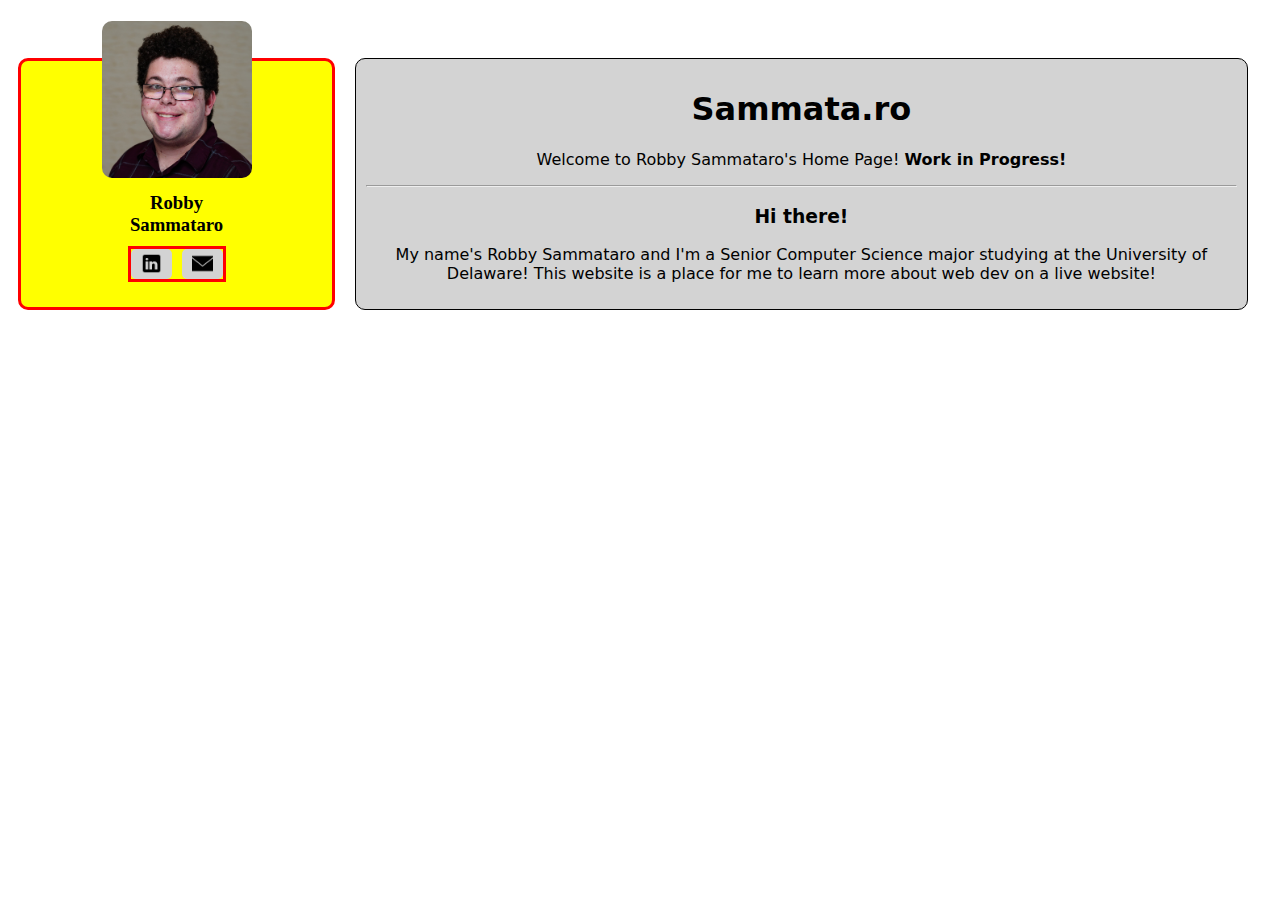
==== index.html @ 7b0ea0b9 "Fixed picture from getting too big" ====
<!DOCTYPE html>

<html>
  <link rel="stylesheet" href="style.css" />

  <script src="js/home.js"></script> 

  <head>
    <title>Sammata.ro | HOME</title>
  </head>

  <body>
    <div class="global" style="display: flex; padding: 10px; padding-top: 50px;">
      <div
        class="debug"
        style="text-align: center; width: 25%; border-radius: 10px; float: left"
      >
        <!-- Photo Container -->
        <div style="padding-left: 20px; padding-right: 20px;">
        
          <div>
            <img src="assets/pfp_sq.jpg" style="border-radius: 10px; margin-top: -40px; width: 100%; max-width: 150px" />
          </div>
          
        </div>
        

        <!-- Name -->
        <div style="margin-top: 10px; margin-bottom: 10px">
          <h3 style="font-family: Georgia; margin: 0px;">Robby</h3>
          <h3 style="font-family: Georgia; font-weight: bold; margin: 0px;">Sammataro</h3>
        </div>
        

        <!-- Container for Social Icons -->
        <div style="display: flex; margin: 0 auto; width: max-content" class="debug">
          
          <!-- LinkedIn -->
          <div
            style="
              background-color: lightgray;
              height: 30px;
              border-radius: 5px;
            "
            id="li-button"
          >
            <img
              src="assets/linkedin.png"
              style="
                display: block;
                height: 70%;
                margin-left: 10px;
                margin-right: 10px;
                margin-top: 10%;
              "
            />
          </div>

          <div style="width: 10px"></div>

          <div
            style="
              background-color: lightgray;
              height: 30px;
              border-radius: 5px;
            "
          >
            <img
              src="assets/email.png"
              style="
                display: block;
                height: 70%;
                margin-left: 10px;
                margin-right: 10px;
                margin-top: 10%;
              "
            />
          </div>

        </div>
      </div>

      <div
        style="
          width: 70%;
          border-style: solid;
          border-radius: 10px;
          background-color: lightgray;
          border-width: 1px;
          text-align: center;
          padding: 10px;
          margin-left: 20px;
        "
      >
        <h1>Sammata.ro</h1>
        <p>Welcome to Robby Sammataro's Home Page! <b>Work in Progress!</b></p>
        <hr>
        <h3>Hi there!</h3>
      <p>My name's Robby Sammataro and I'm a Senior Computer Science major studying at the University of Delaware! This website is a place for me to learn more about web dev on a live website!</p>
      </div>
    </div>
  </body>
</html>
---- style.css ----
.debug {
    background-color: yellow;
    border-style: solid;
    border-color: red;
}

.global {
    font-family: "system-ui";
}
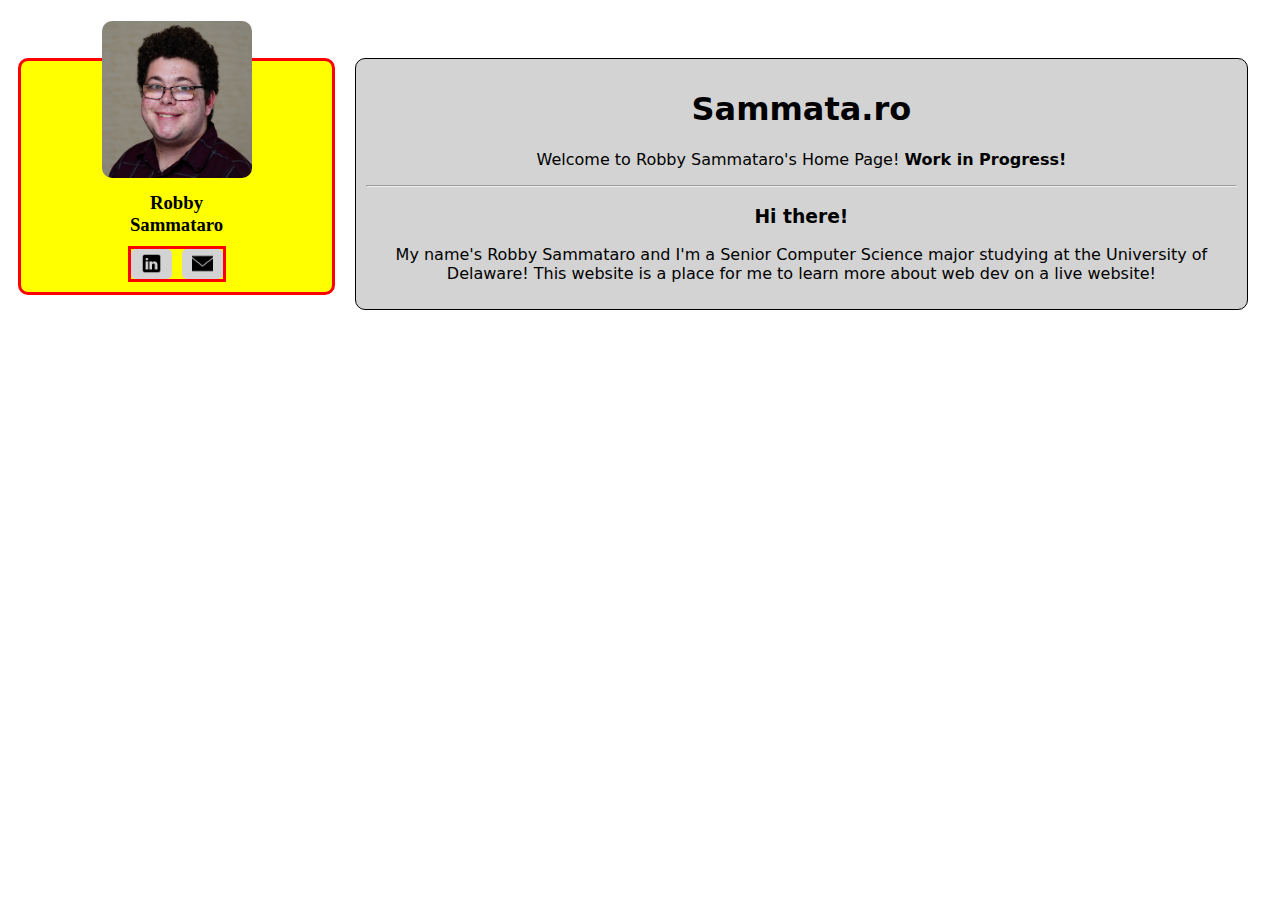
==== commit c71ff90f: "Fixed link on LinkedIn button" ====
--- a/index.html
+++ b/index.html
@@ -13,7 +13,7 @@
     <div class="global" style="display: flex; padding: 10px; padding-top: 50px;">
       <div
         class="debug"
-        style="text-align: center; width: 25%; border-radius: 10px; float: left"
+        style="text-align: center; width: 25%; border-radius: 10px; float: left; height: max-content; padding-bottom: 10px"
       >
         <!-- Photo Container -->
         <div style="padding-left: 20px; padding-right: 20px;">
@@ -44,16 +44,20 @@
             "
             id="li-button"
           >
+          <a target="_blank" href="www.linkedin.com/in/robertsammataro">
             <img
-              src="assets/linkedin.png"
-              style="
-                display: block;
-                height: 70%;
-                margin-left: 10px;
-                margin-right: 10px;
-                margin-top: 10%;
-              "
-            />
+            src="assets/linkedin.png"
+            style="
+              display: block;
+              height: 70%;
+              margin-left: 10px;
+              margin-right: 10px;
+              margin-top: 10%;
+            "
+          />
+
+          </a>
+            
           </div>
 
           <div style="width: 10px"></div>
@@ -78,6 +82,8 @@
           </div>
 
         </div>
+
+
       </div>
 
       <div
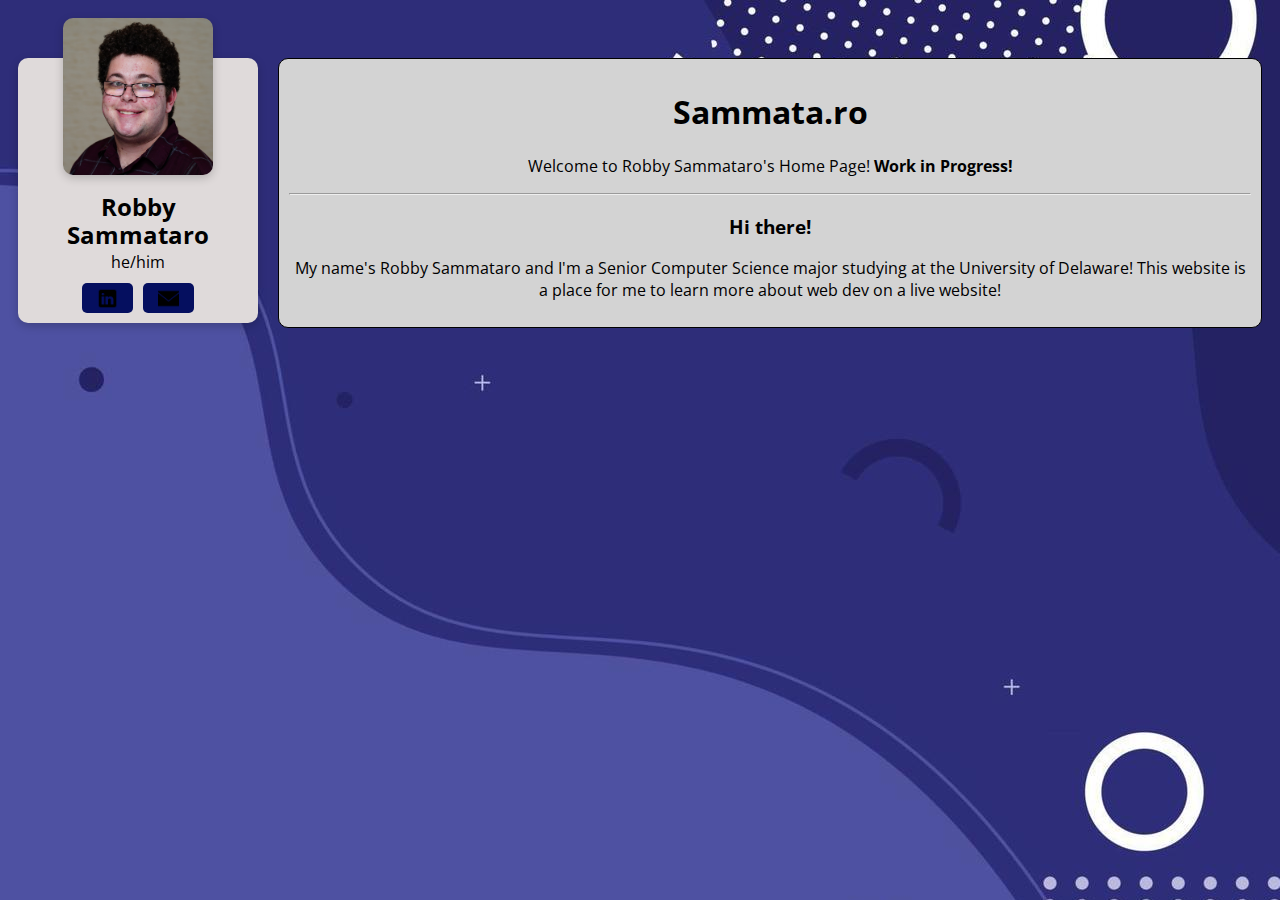
==== commit ff88f2ba: "Added background image and Open Sans fonts" ====
--- a/index.html
+++ b/index.html
@@ -2,6 +2,8 @@
 
 <html>
   <link rel="stylesheet" href="style.css" />
+  <link href='https://fonts.googleapis.com/css?family=Open Sans' rel='stylesheet'>
+
 
   <script src="js/home.js"></script> 
 
@@ -9,17 +11,16 @@
     <title>Sammata.ro | HOME</title>
   </head>
 
-  <body>
+  <body style="background-color: #cccccc; background-image: url(./assets/bg.jpg)">
     <div class="global" style="display: flex; padding: 10px; padding-top: 50px;">
       <div
-        class="debug"
-        style="text-align: center; width: 25%; border-radius: 10px; float: left; height: max-content; padding-bottom: 10px"
+        style="text-align: center; width: 20%; border-radius: 10px; float: left; height: max-content; padding-bottom: 10px; box-shadow: 0 3px 10px rgb(0 0 0 / 0.2); background-color: rgb(223, 218, 218);"
       >
         <!-- Photo Container -->
         <div style="padding-left: 20px; padding-right: 20px;">
         
           <div>
-            <img src="assets/pfp_sq.jpg" style="border-radius: 10px; margin-top: -40px; width: 100%; max-width: 150px" />
+            <img src="assets/pfp_sq.jpg" style="border-radius: 10px; margin-top: -40px; width: 100%; max-width: 150px; box-shadow: 0 3px 10px rgb(0 0 0 / 0.2);" />
           </div>
           
         </div>
@@ -27,31 +28,32 @@
 
         <!-- Name -->
         <div style="margin-top: 10px; margin-bottom: 10px">
-          <h3 style="font-family: Georgia; margin: 0px;">Robby</h3>
-          <h3 style="font-family: Georgia; font-weight: bold; margin: 0px;">Sammataro</h3>
+          <h2 style="margin: 0px;">Robby</h3>
+          <h2 style="margin: -5px;">Sammataro</h3>
+            <p style="margin: 5px;">he/him</p>
         </div>
         
 
         <!-- Container for Social Icons -->
-        <div style="display: flex; margin: 0 auto; width: max-content" class="debug">
+        <div style="display: flex; margin: 0 auto; width: max-content">
           
           <!-- LinkedIn -->
           <div
             style="
-              background-color: lightgray;
+              background-color: rgb(5, 15, 95);
               height: 30px;
               border-radius: 5px;
             "
             id="li-button"
           >
-          <a target="_blank" href="www.linkedin.com/in/robertsammataro">
+          <a target="_blank" href="https://www.linkedin.com/in/robertsammataro">
             <img
             src="assets/linkedin.png"
             style="
               display: block;
               height: 70%;
-              margin-left: 10px;
-              margin-right: 10px;
+              margin-left: 15px;
+              margin-right: 15px;
               margin-top: 10%;
             "
           />
@@ -64,21 +66,24 @@
 
           <div
             style="
-              background-color: lightgray;
+              background-color: rgb(5, 15, 95);
               height: 30px;
               border-radius: 5px;
             "
           >
+          <a target="_blank" href="mailto:robby@sammata.ro">
             <img
               src="assets/email.png"
               style="
                 display: block;
                 height: 70%;
-                margin-left: 10px;
-                margin-right: 10px;
+                margin-left: 15px;
+                margin-right: 15px;
                 margin-top: 10%;
               "
             />
+          </a>
+            
           </div>
 
         </div>
@@ -88,7 +93,7 @@
 
       <div
         style="
-          width: 70%;
+          width: 80%;
           border-style: solid;
           border-radius: 10px;
           background-color: lightgray;
--- a/style.css
+++ b/style.css
@@ -5,5 +5,5 @@
 }
 
 .global {
-    font-family: "system-ui";
+    font-family: "Open Sans";
 }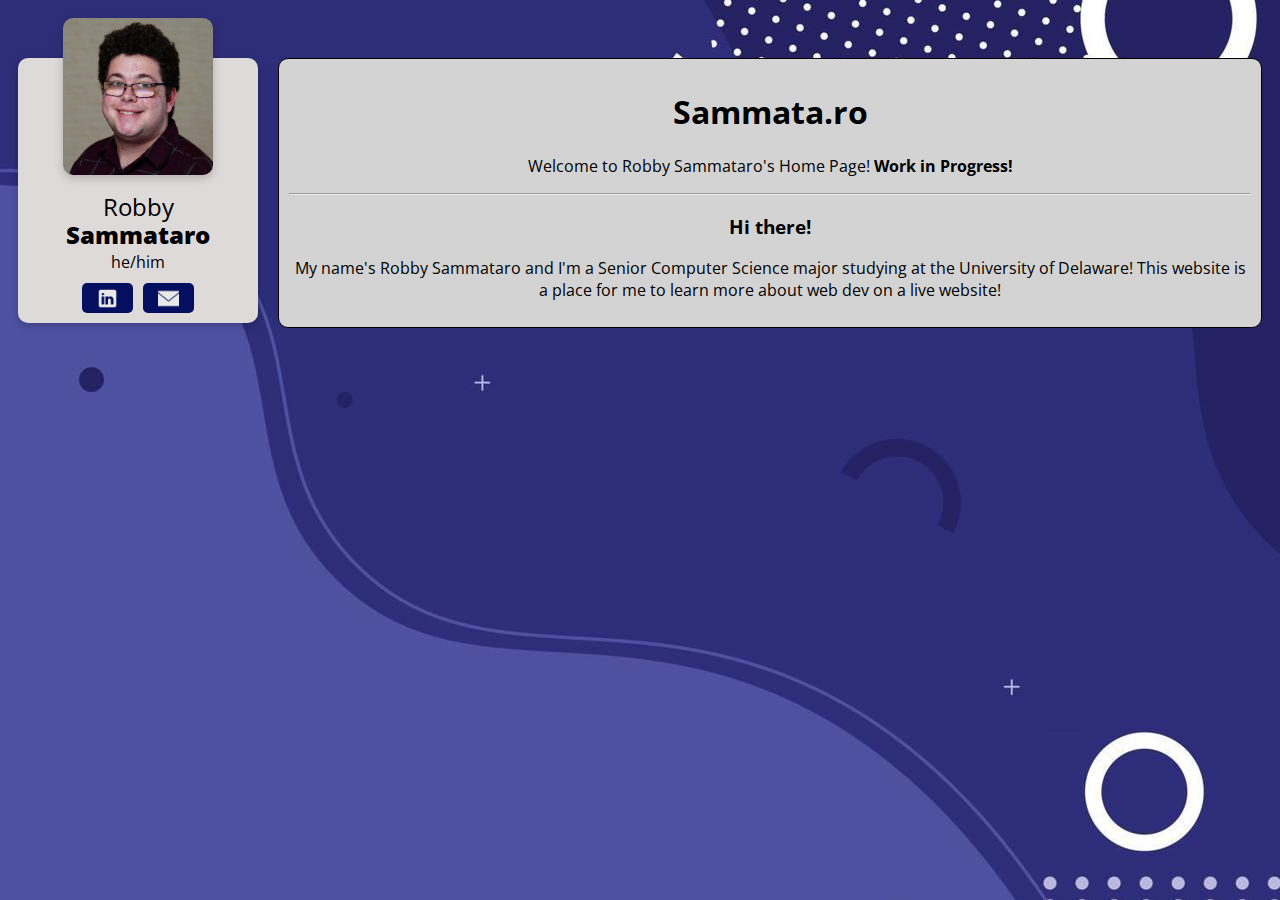
==== commit ad898d22: "Update fonts and images" ====
--- a/index.html
+++ b/index.html
@@ -28,8 +28,8 @@
 
         <!-- Name -->
         <div style="margin-top: 10px; margin-bottom: 10px">
-          <h2 style="margin: 0px;">Robby</h3>
-          <h2 style="margin: -5px;">Sammataro</h3>
+          <p style="margin: 0px; font-size: 24px;">Robby</p>
+          <p style="margin: -5px; font-size: 24px; font-weight:900">Sammataro</p>
             <p style="margin: 5px;">he/him</p>
         </div>
         
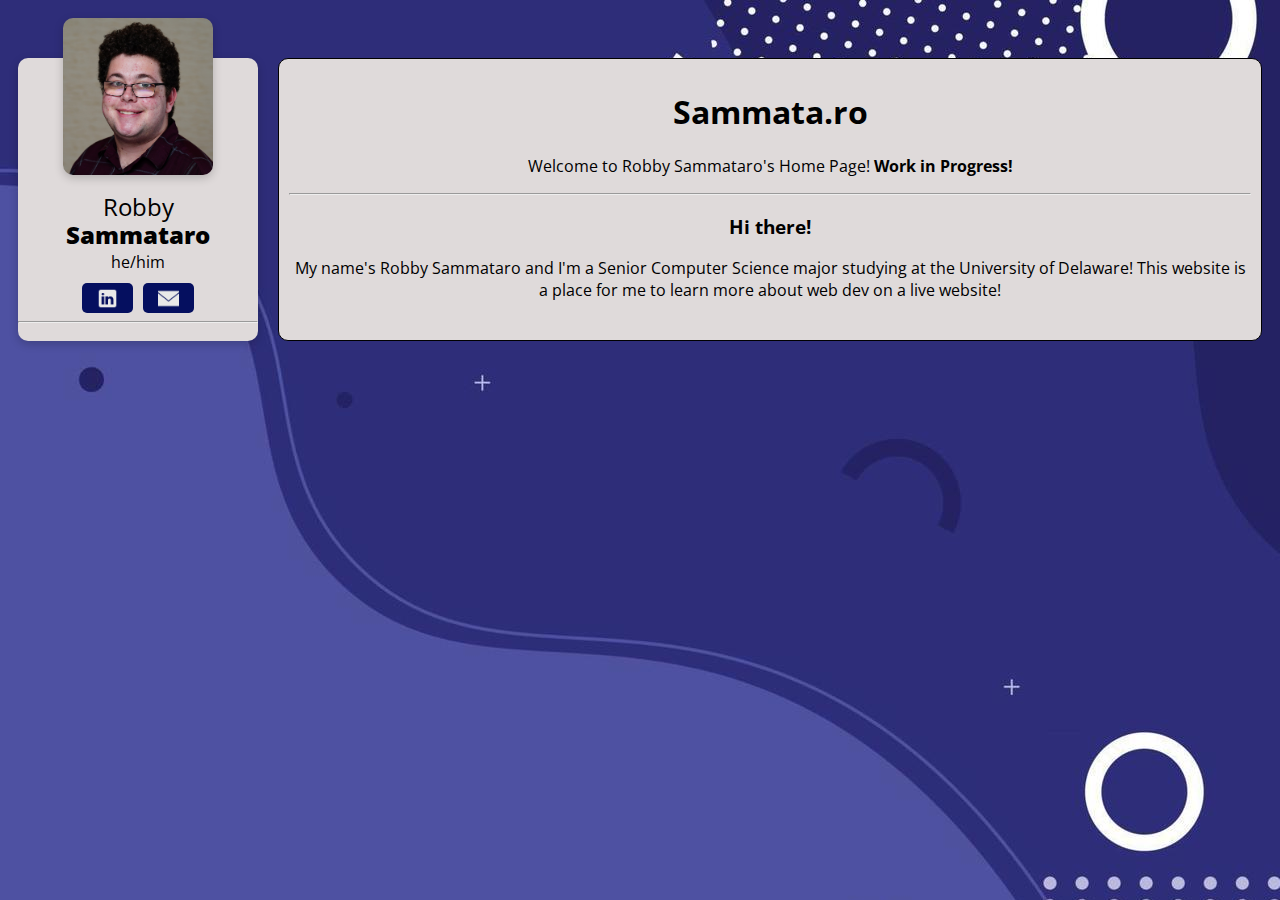
==== commit 15793c2d: "Moved inline CSS to style.css" ====
--- a/index.html
+++ b/index.html
@@ -2,112 +2,73 @@
 
 <html>
   <link rel="stylesheet" href="style.css" />
-  <link href='https://fonts.googleapis.com/css?family=Open Sans' rel='stylesheet'>
+  <link
+    href="https://fonts.googleapis.com/css?family=Open Sans"
+    rel="stylesheet"
+  />
 
-
-  <script src="js/home.js"></script> 
+  <script src="js/home.js"></script>
 
   <head>
     <title>Sammata.ro | HOME</title>
   </head>
 
-  <body style="background-color: #cccccc; background-image: url(./assets/bg.jpg)">
-    <div class="global" style="display: flex; padding: 10px; padding-top: 50px;">
-      <div
-        style="text-align: center; width: 20%; border-radius: 10px; float: left; height: max-content; padding-bottom: 10px; box-shadow: 0 3px 10px rgb(0 0 0 / 0.2); background-color: rgb(223, 218, 218);"
-      >
+  <body
+    style="background-color: #cccccc; background-image: url(./assets/bg.jpg)"
+  >
+    <div class="global">
+      <!-- Left Panel -->
+      <div class="left-panel">
         <!-- Photo Container -->
-        <div style="padding-left: 20px; padding-right: 20px;">
-        
+        <div style="padding-left: 20px; padding-right: 20px">
           <div>
-            <img src="assets/pfp_sq.jpg" style="border-radius: 10px; margin-top: -40px; width: 100%; max-width: 150px; box-shadow: 0 3px 10px rgb(0 0 0 / 0.2);" />
+            <img src="assets/pfp_sq.jpg" class="headshot" />
           </div>
-          
         </div>
-        
 
         <!-- Name -->
         <div style="margin-top: 10px; margin-bottom: 10px">
-          <p style="margin: 0px; font-size: 24px;">Robby</p>
-          <p style="margin: -5px; font-size: 24px; font-weight:900">Sammataro</p>
-            <p style="margin: 5px;">he/him</p>
+          <p style="margin: 0px; font-size: 24px">Robby</p>
+          <p style="margin: -5px; font-size: 24px; font-weight: 900">
+            Sammataro
+          </p>
+          <p style="margin: 5px">he/him</p>
         </div>
-        
 
         <!-- Container for Social Icons -->
         <div style="display: flex; margin: 0 auto; width: max-content">
-          
           <!-- LinkedIn -->
-          <div
-            style="
-              background-color: rgb(5, 15, 95);
-              height: 30px;
-              border-radius: 5px;
-            "
-            id="li-button"
-          >
-          <a target="_blank" href="https://www.linkedin.com/in/robertsammataro">
-            <img
-            src="assets/linkedin.png"
-            style="
-              display: block;
-              height: 70%;
-              margin-left: 15px;
-              margin-right: 15px;
-              margin-top: 10%;
-            "
-          />
-
-          </a>
-            
+          <div class="social-icon-container" id="li-button">
+            <a
+              target="_blank"
+              href="https://www.linkedin.com/in/robertsammataro"
+            >
+              <img src="assets/linkedin.png" class="social-icon" />
+            </a>
           </div>
 
           <div style="width: 10px"></div>
 
-          <div
-            style="
-              background-color: rgb(5, 15, 95);
-              height: 30px;
-              border-radius: 5px;
-            "
-          >
-          <a target="_blank" href="mailto:robby@sammata.ro">
-            <img
-              src="assets/email.png"
-              style="
-                display: block;
-                height: 70%;
-                margin-left: 15px;
-                margin-right: 15px;
-                margin-top: 10%;
-              "
-            />
-          </a>
-            
+          <div class="social-icon-container">
+            <a target="_blank" href="mailto:robby@sammata.ro">
+              <img src="assets/email.png" class="social-icon" />
+            </a>
           </div>
-
         </div>
 
-
+        <hr />
       </div>
 
-      <div
-        style="
-          width: 80%;
-          border-style: solid;
-          border-radius: 10px;
-          background-color: lightgray;
-          border-width: 1px;
-          text-align: center;
-          padding: 10px;
-          margin-left: 20px;
-        "
-      >
+      <div class="right-panel">
         <h1>Sammata.ro</h1>
         <p>Welcome to Robby Sammataro's Home Page! <b>Work in Progress!</b></p>
-        <hr>
+        <hr />
         <h3>Hi there!</h3>
-      <p>My name's Robby Sammataro and I'm a Senior Computer Science major studying at the University of Delaware! This website is a place for me to learn more about web dev on a live website!</p>
+        <p>
+          My name's Robby Sammataro and I'm a Senior Computer Science major
+          studying at the University of Delaware! This website is a place for me
+          to learn more about web dev on a live website!
+        </p>
       </div>
     </div>
   </body>
--- a/style.css
+++ b/style.css
@@ -1,9 +1,57 @@
 .debug {
-    background-color: yellow;
-    border-style: solid;
-    border-color: red;
+  background-color: yellow;
+  border-style: solid;
+  border-color: red;
+}
+
+.left-panel {
+  text-align: center;
+  width: 20%;
+  min-width: fit-content;
+  border-radius: 10px;
+  float: left;
+  height: max-content;
+  padding-bottom: 10px;
+  box-shadow: 0 3px 10px rgb(0 0 0 / 0.2);
+  background-color: rgb(223, 218, 218);
+}
+
+.right-panel {
+  width: 80%;
+  border-style: solid;
+  border-radius: 10px;
+  background-color: rgb(223, 218, 218);
+  border-width: 1px;
+  text-align: center;
+  padding: 10px;
+  margin-left: 20px;
 }
 
 .global {
-    font-family: "Open Sans";
-}+  font-family: "Open Sans";
+  display: flex;
+  padding: 10px;
+  padding-top: 50px;
+}
+
+.headshot {
+  border-radius: 10px;
+  margin-top: -40px;
+  width: 100%;
+  max-width: 150px;
+  box-shadow: 0 3px 10px rgb(0 0 0 / 0.2);
+}
+
+.social-icon {
+  display: block;
+  height: 70%;
+  margin-left: 15px;
+  margin-right: 15px;
+  margin-top: 10%;
+}
+
+.social-icon-container {
+  background-color: rgb(5, 15, 95);
+  height: 30px;
+  border-radius: 5px;
+}
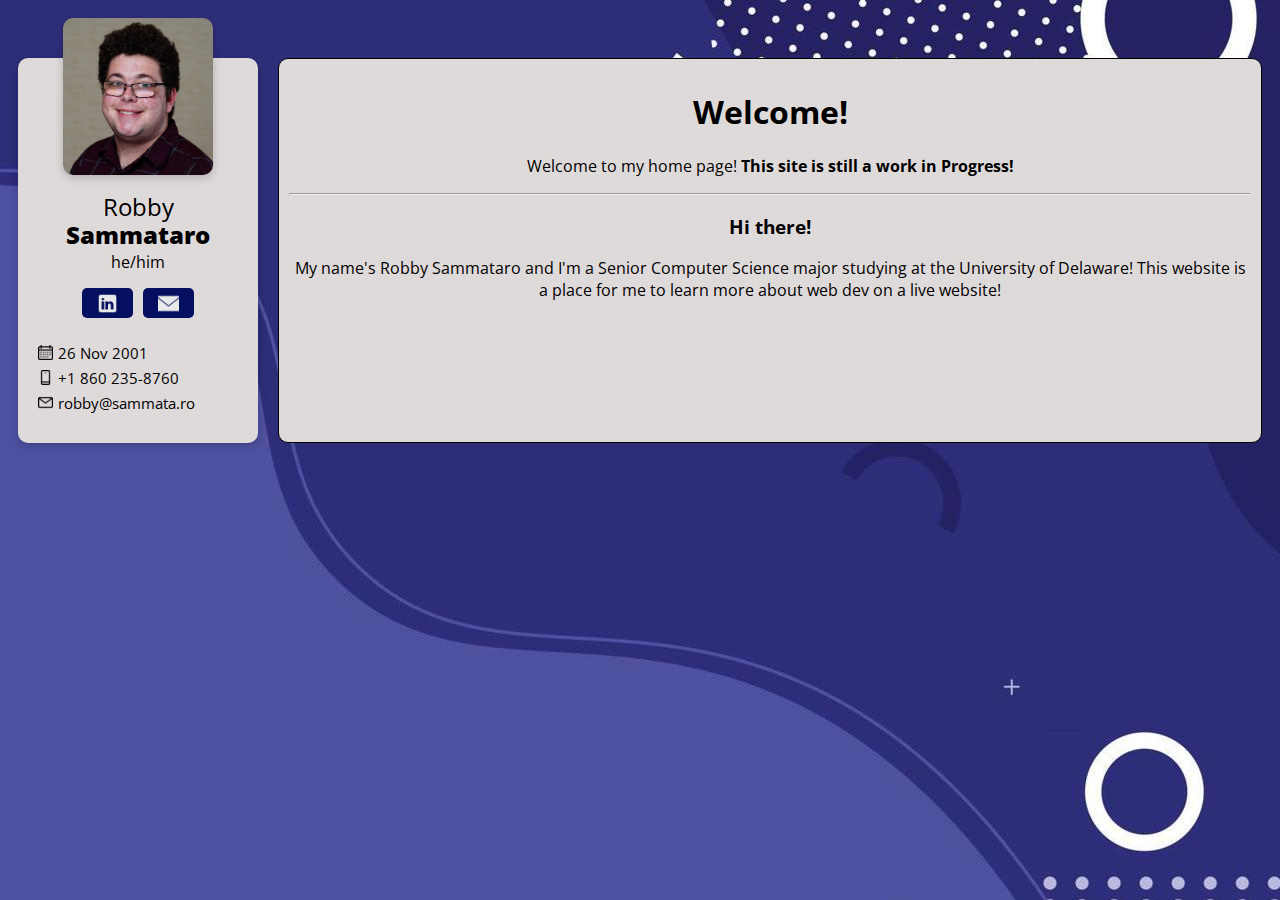
==== commit 4968533a: "Added Additional Contact Information" ====
--- a/index.html
+++ b/index.html
@@ -47,8 +47,7 @@
             </a>
           </div>
 
-          <div style="width: 10px"></div>
-
+          <!-- Email -->
           <div class="social-icon-container">
             <a target="_blank" href="mailto:robby@sammata.ro">
               <img src="assets/email.png" class="social-icon" />
@@ -56,12 +55,42 @@
           </div>
         </div>
 
-        <hr />
+        <!-- Personal Details Container -->
+        <div style="text-align: left; margin: 20px">
+          <!-- DOB -->
+          <div class="contact-icon-container">
+            <img
+              src="assets/calendar.png"
+              style="width: 15px; height: 15px; margin-top: 2px"
+            />
+            <div style="margin-left: 5px">26 Nov 2001</div>
+          </div>
+
+          <!-- Phone -->
+          <div class="contact-icon-container">
+            <img
+              src="assets/smartphone.png"
+              style="width: 15px; height: 15px; margin-top: 2px"
+            />
+            <div style="margin-left: 5px">+1 860 235-8760</div>
+          </div>
+
+          <!-- Email -->
+          <div class="contact-icon-container">
+            <img
+              src="assets/email2.png"
+              style="width: 15px; height: 15px; margin-top: 2px"
+            />
+            <div style="margin-left: 5px">robby@sammata.ro</div>
+          </div>
+        </div>
       </div>
 
       <div class="right-panel">
-        <h1>Sammata.ro</h1>
-        <p>Welcome to Robby Sammataro's Home Page! <b>Work in Progress!</b></p>
+        <h1>Welcome!</h1>
+        <p>
+          Welcome to my home page! <b>This site is still a work in Progress!</b>
+        </p>
         <hr />
         <h3>Hi there!</h3>
         <p>
@@ -72,4 +101,4 @@
       </div>
     </div>
   </body>
-</html>
+</html>--- a/style.css
+++ b/style.css
@@ -54,4 +54,12 @@
   background-color: rgb(5, 15, 95);
   height: 30px;
   border-radius: 5px;
+  margin: 5px;
 }
+
+.contact-icon-container {
+  display: flex;
+  font-size: 15px;
+  vertical-align: middle;
+  margin-top: 5px;
+}
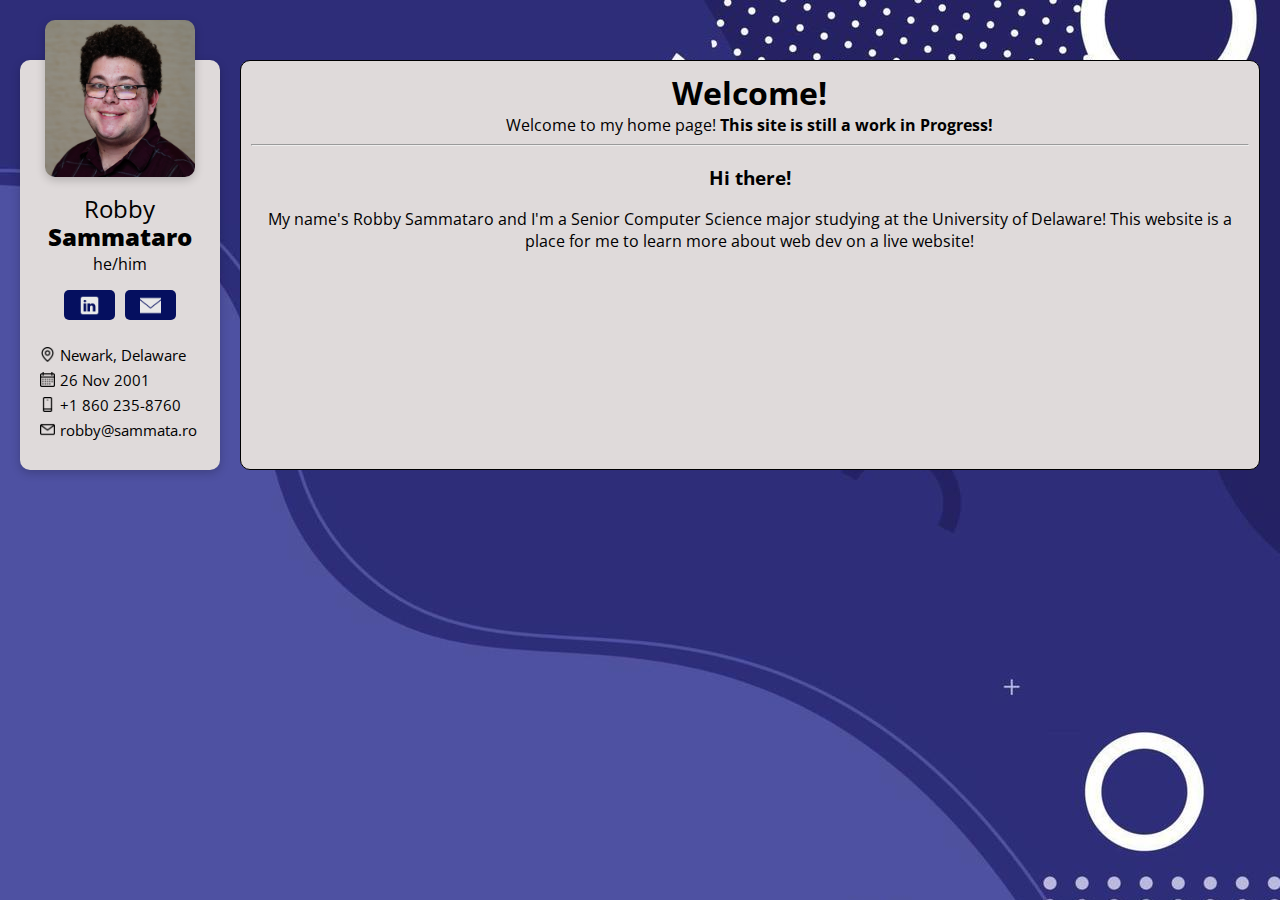
==== commit 6930a6c2: "Reworked CSS for mobile support" ====
--- a/index.html
+++ b/index.html
@@ -14,7 +14,7 @@
   </head>
 
   <body
-    style="background-color: #cccccc; background-image: url(./assets/bg.jpg)"
+    style="background-image: url(./assets/bg.jpg);"
   >
     <div class="global">
       <!-- Left Panel -->
@@ -57,6 +57,16 @@
 
         <!-- Personal Details Container -->
         <div style="text-align: left; margin: 20px">
+          
+          <!-- Location -->
+          <div class="contact-icon-container">
+            <img
+              src="assets/pin.png"
+              style="width: 15px; height: 15px; margin-top: 2px"
+            />
+            <div style="margin-left: 5px">Newark, Delaware</div>
+          </div>
+
           <!-- DOB -->
           <div class="contact-icon-container">
             <img
--- a/style.css
+++ b/style.css
@@ -1,3 +1,8 @@
+body, h1, p, ul, li {
+    margin: 0;
+    padding: 0;
+}
+
 .debug {
   background-color: yellow;
   border-style: solid;
@@ -5,6 +10,8 @@
 }
 
 .left-panel {
+  flex: 1;
+  margin: 10px;
   text-align: center;
   width: 20%;
   min-width: fit-content;
@@ -17,14 +24,15 @@
 }
 
 .right-panel {
-  width: 80%;
+  flex: 5;
+  margin: 10px;
+  width: auto;
   border-style: solid;
   border-radius: 10px;
   background-color: rgb(223, 218, 218);
   border-width: 1px;
   text-align: center;
   padding: 10px;
-  margin-left: 20px;
 }
 
 .global {
@@ -32,6 +40,7 @@
   display: flex;
   padding: 10px;
   padding-top: 50px;
+  flex-wrap: wrap;
 }
 
 .headshot {
